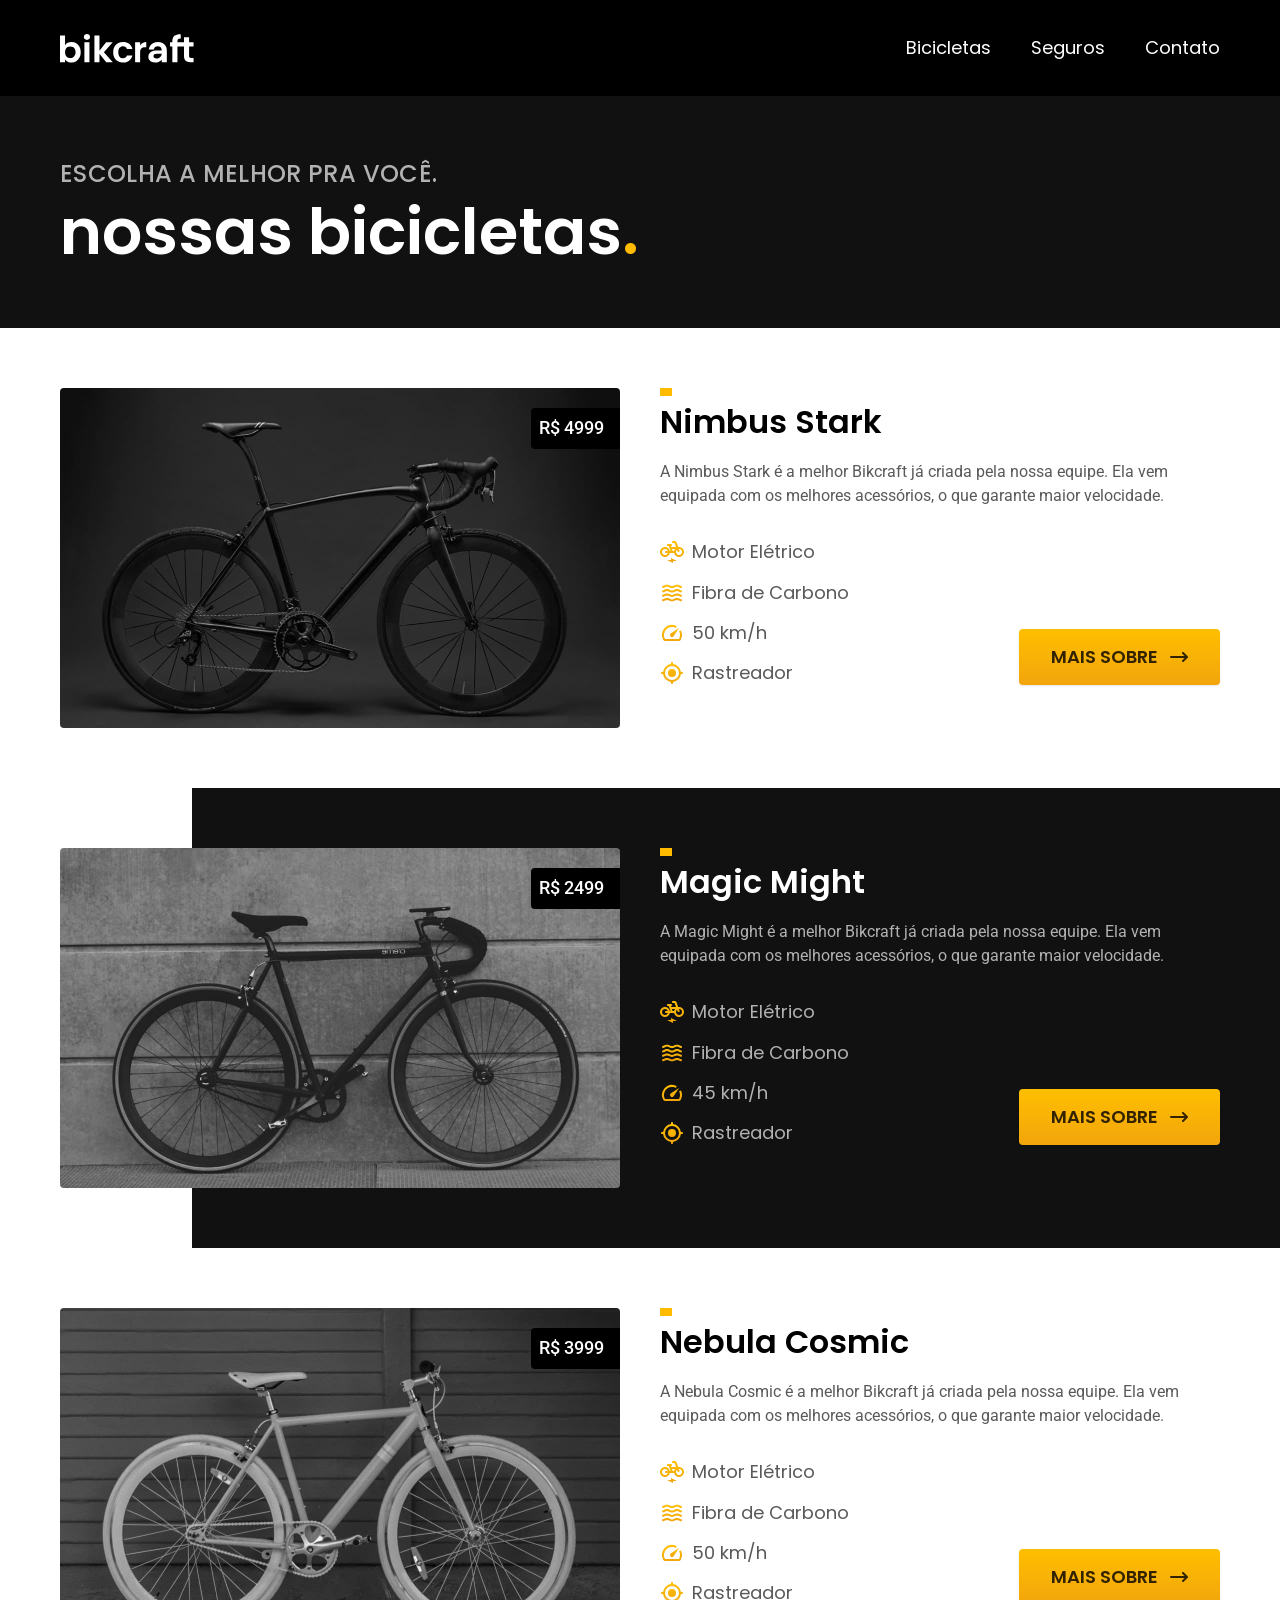
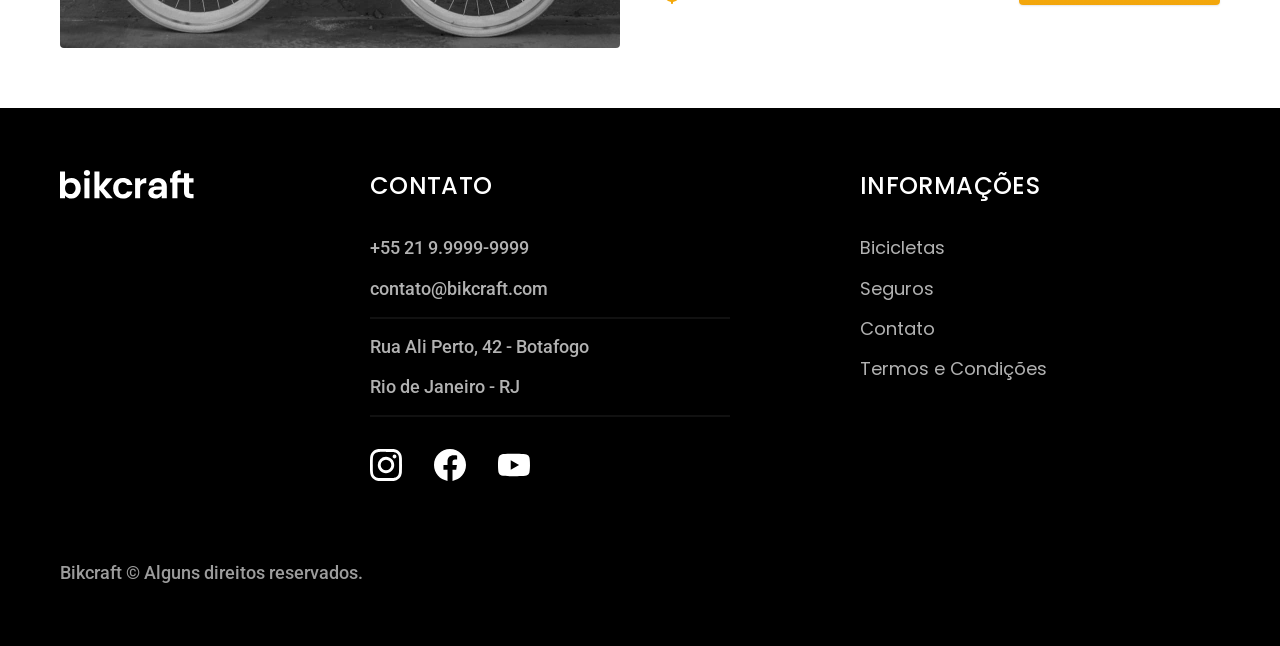
==== bicicletas.html @ cf2c7615 "pagina bicicletas" ====
<!DOCTYPE html>

<html lang="pt-br">

<head>
  <meta charset="UTF-8">
  <meta name="viewport" content="width=device-width, initial-scale=1.0">

  <title>Bicicletas | Bikcraft</title>
  <meta name="description" content="Termos e Condições | Bikcraft">

  <link rel="stylesheet" href="./css/style.css">

  <link rel="preconnect" href="https://fonts.googleapis.com">
  <link rel="preconnect" href="https://fonts.gstatic.com" crossorigin>
  <link href="https://fonts.googleapis.com/css2?family=Merriweather:ital,opsz,wght@0,18..144,900;1,18..144,900&family=Poppins:wght@400;600&family=Roboto:wght@100..900&display=swap" rel="stylesheet">

<body id="bicicletas">
  <header class="header-bg">
    <div class="container header">
      <a href="./">
        <img src="./img/bikcraft.svg" alt="Bikcraft">
      </a>

      <nav aria-label="primaria">
        <ul class="header-menu font-1-m cor-0">
          <li><a href="./bicicletas.html">Bicicletas</a></li>
          <li><a href="./seguros.html">Seguros</a></li>
          <li><a href="contato.html">Contato</a></li>
        </ul>
      </nav>
    </div>
  </header>

  <main>
    <div class="titulo-bg">
      <div class="titulo container">
        <p class="font-2-l-b cor-5">Escolha a melhor pra você.</p>
        <h1 class="font-1-xxl cor-0">nossas bicicletas<span class="cor-p1">.</span></h1>
      </div>
    </div>


    <div class="bicicletas container">
      <div class="bicicletas-imagem">
        <img src="./img/bicicletas/nimbus.jpg" alt="Bicicleta preta">
        <span class="font-2-m cor-0">R$ 4999</span>
      </div>
      <div class="bicicletas-conteudo">
        <h2 class="font-1-xl">Nimbus Stark</h2>
        <p class="font-2-s cor-8">A Nimbus Stark é a melhor Bikcraft já criada pela nossa equipe. Ela vem equipada com os melhores acessórios, o que garante maior velocidade.</p>

        <ul class="font-1-m cor-8">
          <li>
            <img src="./img/icones/eletrica.svg" alt="">
            Motor Elétrico
          </li>
          <li>
            <img src="./img/icones/carbono.svg" alt="">
            Fibra de Carbono
          </li>
          <li>
            <img src="./img/icones/velocidade.svg" alt="">
            50 km/h
          </li>
          <li>
            <img src="./img/icones/rastreador.svg" alt="">
            Rastreador
          </li>
        </ul>

        <a class="botao seta" href="./bicicletas/nimbus.html">Mais Sobre</a>
      </div>
    </div>

    <div class="bicicletas-bg">
      <div class="bicicletas container">
        <div class="bicicletas-imagem">
          <img src="./img/bicicletas/magic.jpg" alt="Bicicleta preta">
          <span class="font-2-m cor-0">R$ 2499</span>
        </div>
        <div class="bicicletas-conteudo">
          <h2 class="font-1-xl cor-0">Magic Might</h2>
          <p class="font-2-s cor-5">A Magic Might é a melhor Bikcraft já criada pela nossa equipe. Ela vem equipada com os melhores acessórios, o que garante maior velocidade.</p>

          <ul class="font-1-m cor-5">
            <li>
              <img src="./img/icones/eletrica.svg" alt="">
              Motor Elétrico
            </li>
            <li>
              <img src="./img/icones/carbono.svg" alt="">
              Fibra de Carbono
            </li>
            <li>
              <img src="./img/icones/velocidade.svg" alt="">
              45 km/h
            </li>
            <li>
              <img src="./img/icones/rastreador.svg" alt="">
              Rastreador
            </li>
          </ul>

          <a class="botao seta" href="./bicicletas/magic.html">Mais Sobre</a>
        </div>
      </div>
    </div>

    <div class="bicicletas container">
      <div class="bicicletas-imagem">
        <img src="./img/bicicletas/nebula.jpg" alt="Bicicleta preta">
        <span class="font-2-m cor-0">R$ 3999</span>
      </div>
      <div class="bicicletas-conteudo">
        <h2 class="font-1-xl">Nebula Cosmic</h2>
        <p class="font-2-s cor-8">A Nebula Cosmic é a melhor Bikcraft já criada pela nossa equipe. Ela vem equipada com os melhores acessórios, o que garante maior velocidade.</p>

        <ul class="font-1-m cor-8">
          <li>
            <img src="./img/icones/eletrica.svg" alt="">
            Motor Elétrico
          </li>
          <li>
            <img src="./img/icones/carbono.svg" alt="">
            Fibra de Carbono
          </li>
          <li>
            <img src="./img/icones/velocidade.svg" alt="">
            50 km/h
          </li>
          <li>
            <img src="./img/icones/rastreador.svg" alt="">
            Rastreador
          </li>
        </ul>

        <a class="botao seta" href="./bicicletas/nebula.html">Mais Sobre</a>
      </div>
    </div>


  </main>

  <footer class="footer-bg">
    <div class="footer container">
      <img src="./img/bikcraft.svg" alt="Bikcraft">
      <div class="footer-contato">
        <h3 class="font-2-l-b cor-0">Contato</h3>
        <ul class="font-2-m cor-5">
          <li><a href="tel:+5521999999999">+55 21 9.9999-9999</a></li>
          <li><a href="mailto:contato@bikcraft.com">contato@bikcraft.com</a></li>
          <li>Rua Ali Perto, 42 - Botafogo</li>
          <li>Rio de Janeiro - RJ</li>
        </ul>
        <div class="footer-redes">
          <a href="./">
            <img src="./img/redes/instagram.svg" alt="Instagram">
          </a>
          <a href="./">
            <img src="./img/redes/facebook.svg" alt="Facebook">
          </a>
          <a href="./">
            <img src="./img/redes/youtube.svg" alt="Youtube">
          </a>
        </div>
      </div>
      <div>

        <div class="footer-informacoes">
          <h3 class="font-2-l-b cor-0">Informações</h3>
          <nav>
            <ul class="font-1-m cor-5">
              <li><a href="./bicicletas.html">Bicicletas</a></li>
              <li><a href="./seguros.html">Seguros</a></li>
              <li><a href="./contato.html">Contato</a></li>
              <li><a href="./termos.html">Termos e Condições</a></li>
            </ul>
          </nav>
        </div>
      </div>
      <p class="footer-copy font-2-m cor-6">Bikcraft © Alguns direitos reservados.</p>
    </div>
  </footer>
</body>

</html>
---- css/style.css ----
/* Global */
@import "./global/global.css";

/* Tipografia */
@import "./utilidades/tipografia.css";

/* Cores */
@import "./utilidades/cores.css";


/* Header / Footer */
@import "./global/header.css";
@import "./global/footer.css";

/* Utilidades */
@import "./utilidades/componentes.css";


/* Home */
@import "./home/introducao.css";
@import "./home/tecnologia.css";
@import "./home/parceiros.css";
@import "./home/depoimento.css";

/* Bicicletas */
@import "./bicicletas/bicicletas-lista.css";
@import "./bicicletas/bicicletas.css";

/* Seguros */
@import "./seguros/seguros.css";

/* Termos */
@import "./termos/termos.css";
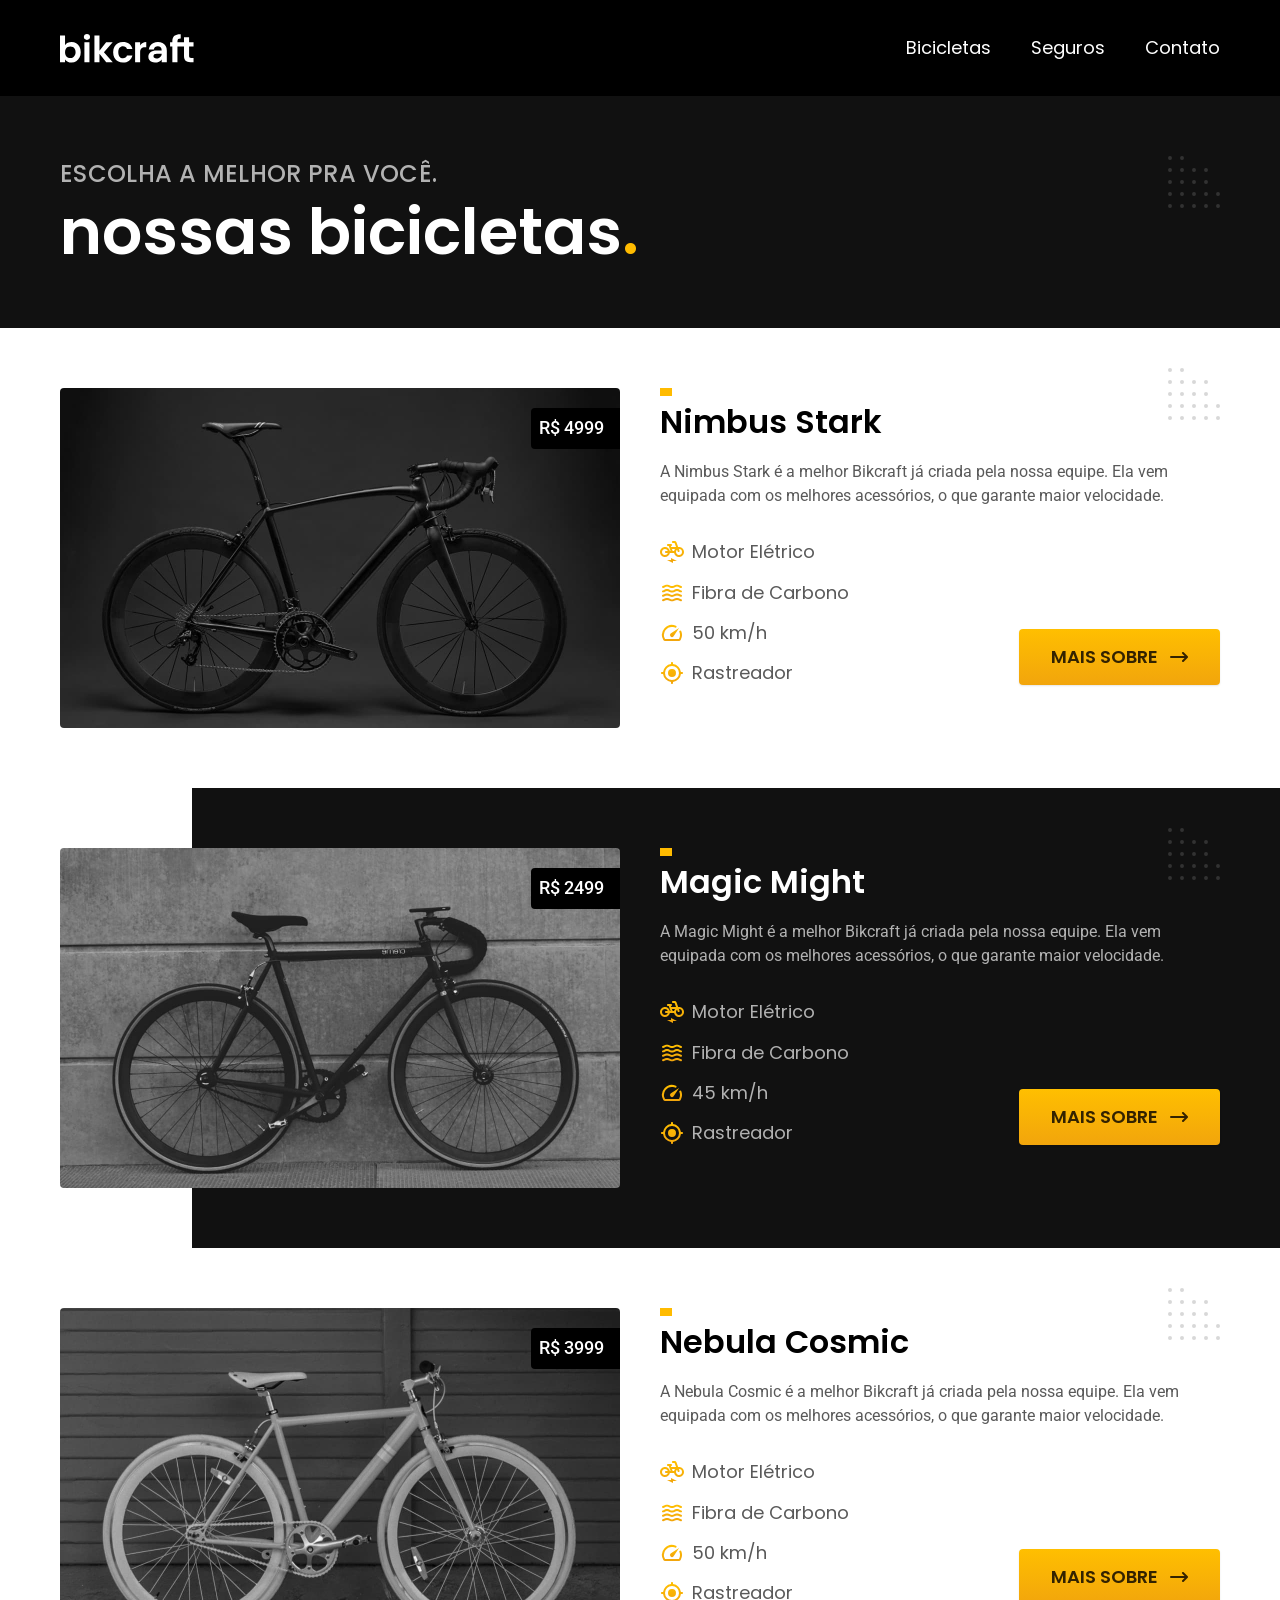
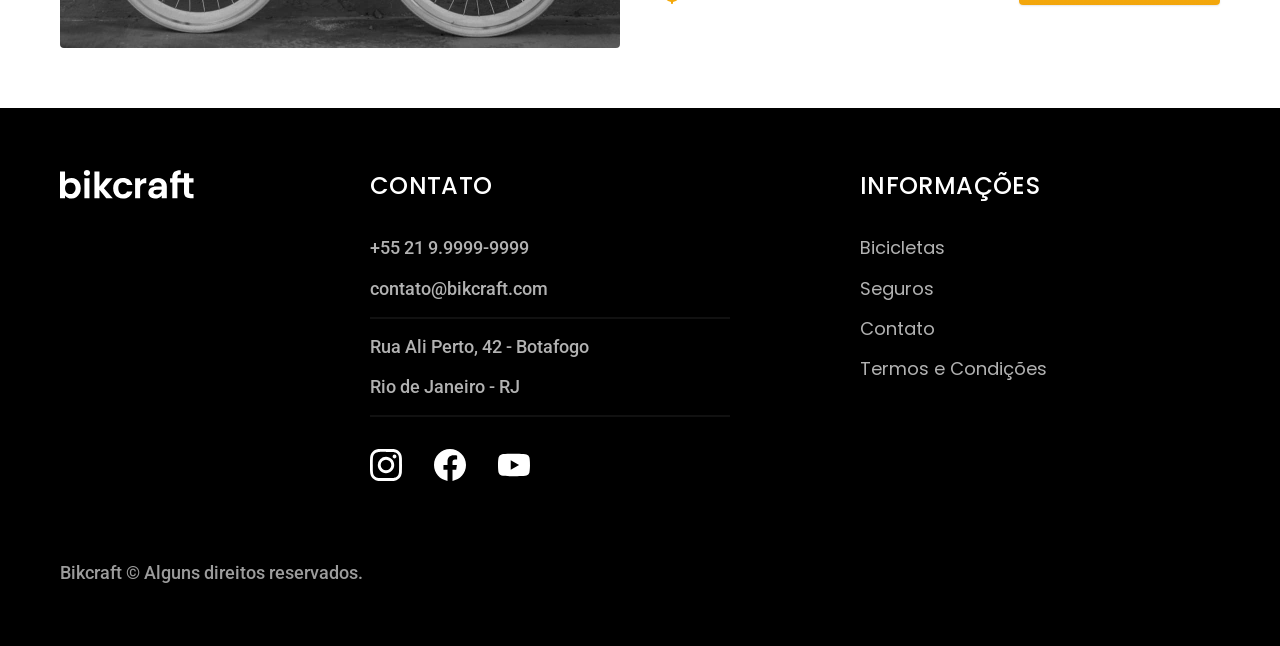
==== commit c53dd5c6: "tamanho das imagens no html" ====
--- a/bicicletas.html
+++ b/bicicletas.html
@@ -9,6 +9,7 @@
   <title>Bicicletas | Bikcraft</title>
   <meta name="description" content="Termos e Condições | Bikcraft">
 
+  <link rel="preload" href="./css/style.css" as="style">
   <link rel="stylesheet" href="./css/style.css">
 
   <link rel="preconnect" href="https://fonts.googleapis.com">
@@ -19,7 +20,7 @@
   <header class="header-bg">
     <div class="container header">
       <a href="./">
-        <img src="./img/bikcraft.svg" alt="Bikcraft">
+        <img src="./img/bikcraft.svg" width="136" height="32" alt="Bikcraft">
       </a>
 
       <nav aria-label="primaria">
@@ -43,7 +44,7 @@
 
     <div class="bicicletas container">
       <div class="bicicletas-imagem">
-        <img src="./img/bicicletas/nimbus.jpg" alt="Bicicleta preta">
+        <img src="./img/bicicletas/nimbus.jpg" width="1120" height="680" alt="Bicicleta preta">
         <span class="font-2-m cor-0">R$ 4999</span>
       </div>
       <div class="bicicletas-conteudo">
@@ -52,19 +53,19 @@
 
         <ul class="font-1-m cor-8">
           <li>
-            <img src="./img/icones/eletrica.svg" alt="">
+            <img src="./img/icones/eletrica.svg" width="32" height="32" alt="">
             Motor Elétrico
           </li>
           <li>
-            <img src="./img/icones/carbono.svg" alt="">
+            <img src="./img/icones/carbono.svg" width="32" height="32" alt="">
             Fibra de Carbono
           </li>
           <li>
-            <img src="./img/icones/velocidade.svg" alt="">
+            <img src="./img/icones/velocidade.svg" width="32" height="32" alt="">
             50 km/h
           </li>
           <li>
-            <img src="./img/icones/rastreador.svg" alt="">
+            <img src="./img/icones/rastreador.svg" width="32" height="32" alt="">
             Rastreador
           </li>
         </ul>
@@ -76,7 +77,7 @@
     <div class="bicicletas-bg">
       <div class="bicicletas container">
         <div class="bicicletas-imagem">
-          <img src="./img/bicicletas/magic.jpg" alt="Bicicleta preta">
+          <img src="./img/bicicletas/magic.jpg" width="1120" height="680" alt="Bicicleta preta">
           <span class="font-2-m cor-0">R$ 2499</span>
         </div>
         <div class="bicicletas-conteudo">
@@ -85,19 +86,19 @@
 
           <ul class="font-1-m cor-5">
             <li>
-              <img src="./img/icones/eletrica.svg" alt="">
+              <img src="./img/icones/eletrica.svg" width="32" height="32" alt="">
               Motor Elétrico
             </li>
             <li>
-              <img src="./img/icones/carbono.svg" alt="">
+              <img src="./img/icones/carbono.svg" width="32" height="32" alt="">
               Fibra de Carbono
             </li>
             <li>
-              <img src="./img/icones/velocidade.svg" alt="">
+              <img src="./img/icones/velocidade.svg" width="32" height="32" alt="">
               45 km/h
             </li>
             <li>
-              <img src="./img/icones/rastreador.svg" alt="">
+              <img src="./img/icones/rastreador.svg" width="32" height="32" alt="">
               Rastreador
             </li>
           </ul>
@@ -109,7 +110,7 @@
 
     <div class="bicicletas container">
       <div class="bicicletas-imagem">
-        <img src="./img/bicicletas/nebula.jpg" alt="Bicicleta preta">
+        <img src="./img/bicicletas/nebula.jpg" width="1120" height="680" alt="Bicicleta preta">
         <span class="font-2-m cor-0">R$ 3999</span>
       </div>
       <div class="bicicletas-conteudo">
@@ -118,19 +119,19 @@
 
         <ul class="font-1-m cor-8">
           <li>
-            <img src="./img/icones/eletrica.svg" alt="">
+            <img src="./img/icones/eletrica.svg" width="32" height="32" alt="">
             Motor Elétrico
           </li>
           <li>
-            <img src="./img/icones/carbono.svg" alt="">
+            <img src="./img/icones/carbono.svg" width="32" height="32" alt="">
             Fibra de Carbono
           </li>
           <li>
-            <img src="./img/icones/velocidade.svg" alt="">
+            <img src="./img/icones/velocidade.svg" width="32" height="32" alt="">
             50 km/h
           </li>
           <li>
-            <img src="./img/icones/rastreador.svg" alt="">
+            <img src="./img/icones/rastreador.svg" width="32" height="32" alt="">
             Rastreador
           </li>
         </ul>
@@ -144,7 +145,7 @@
 
   <footer class="footer-bg">
     <div class="footer container">
-      <img src="./img/bikcraft.svg" alt="Bikcraft">
+      <img src="./img/bikcraft.svg" width="136" height="32" alt="Bikcraft">
       <div class="footer-contato">
         <h3 class="font-2-l-b cor-0">Contato</h3>
         <ul class="font-2-m cor-5">
@@ -155,13 +156,13 @@
         </ul>
         <div class="footer-redes">
           <a href="./">
-            <img src="./img/redes/instagram.svg" alt="Instagram">
+            <img src="./img/redes/instagram.svg" width="32" height="32" alt="Instagram">
           </a>
           <a href="./">
-            <img src="./img/redes/facebook.svg" alt="Facebook">
+            <img src="./img/redes/facebook.svg" width="32" height="32" alt="Facebook">
           </a>
           <a href="./">
-            <img src="./img/redes/youtube.svg" alt="Youtube">
+            <img src="./img/redes/youtube.svg" width="32" height="32" alt="Youtube">
           </a>
         </div>
       </div>
--- a/css/style.css
+++ b/css/style.css
@@ -14,6 +14,7 @@
 
 /* Utilidades */
 @import "./utilidades/componentes.css";
+@import "./utilidades/formulario.css";
 
 
 /* Home */
@@ -26,8 +27,21 @@
 @import "./bicicletas/bicicletas-lista.css";
 @import "./bicicletas/bicicletas.css";
 
+/* Bicicleta */
+@import "./bicicleta/bicicleta.css";
+@import "./bicicleta/seguro.css";
+
 /* Seguros */
 @import "./seguros/seguros.css";
+@import "./seguros/vantagens.css";
+@import "./seguros/perguntas.css";
+
+/* Contato */
+@import "./contato/contato.css";
+@import "./contato/lojas.css";
+
+/* Orçamento */
+@import "./orcamento/orcamento.css";
 
 /* Termos */
 @import "./termos/termos.css";
--- a/css/style.css
+++ b/css/style.css
@@ -14,6 +14,7 @@
 
 /* Utilidades */
 @import "./utilidades/componentes.css";
+@import "./utilidades/formulario.css";
 
 
 /* Home */
@@ -26,8 +27,21 @@
 @import "./bicicletas/bicicletas-lista.css";
 @import "./bicicletas/bicicletas.css";
 
+/* Bicicleta */
+@import "./bicicleta/bicicleta.css";
+@import "./bicicleta/seguro.css";
+
 /* Seguros */
 @import "./seguros/seguros.css";
+@import "./seguros/vantagens.css";
+@import "./seguros/perguntas.css";
+
+/* Contato */
+@import "./contato/contato.css";
+@import "./contato/lojas.css";
+
+/* Orçamento */
+@import "./orcamento/orcamento.css";
 
 /* Termos */
 @import "./termos/termos.css";
